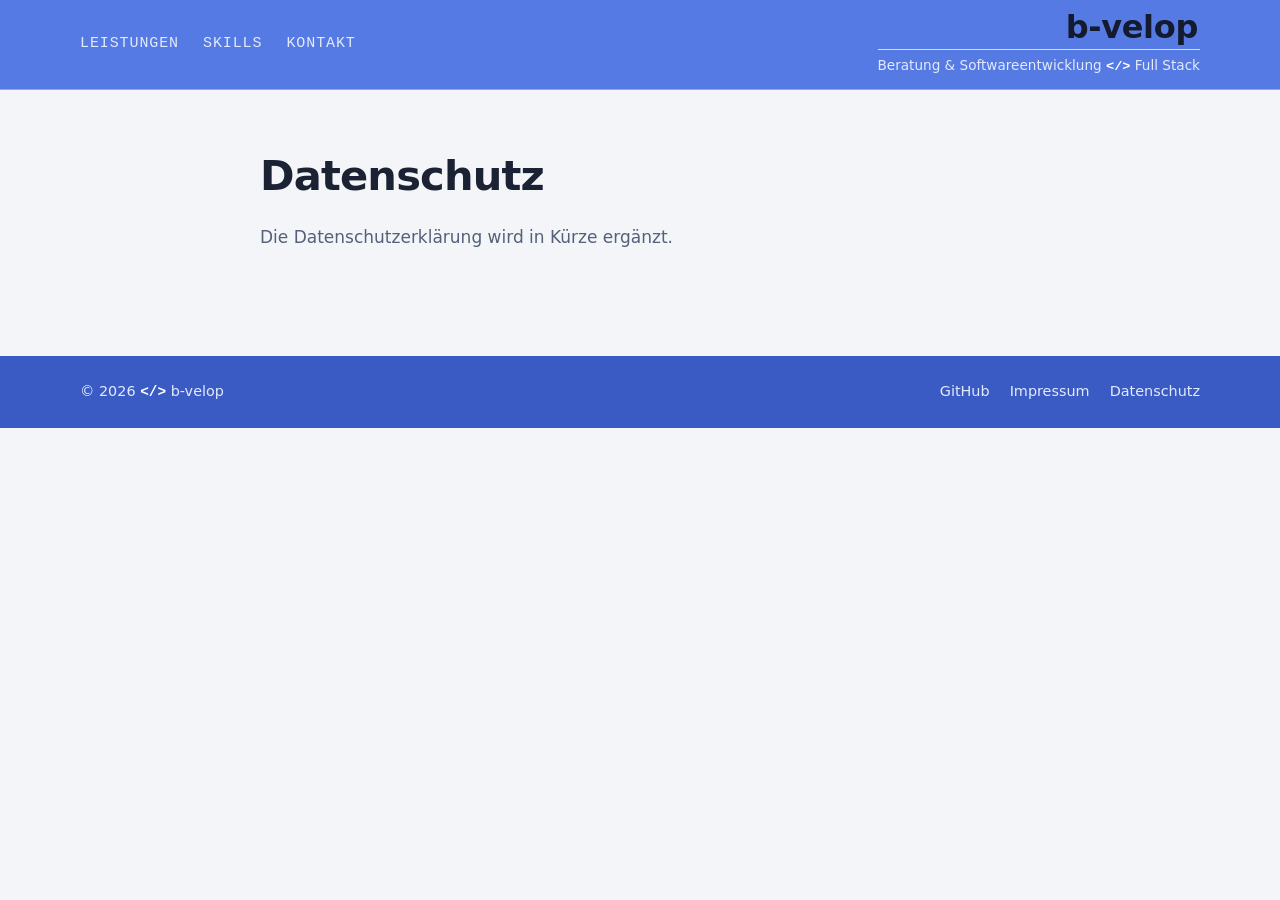
==== datenschutz.html @ 2548abe9 "Inhalte der alten Seite übernehmen: Blau, Logo, Skills, Kontakt, Impressum Co-Authored-By: Claude Op" ====
<!doctype html>
<html lang="de">
<head>
  <meta charset="utf-8">
  <meta name="viewport" content="width=device-width, initial-scale=1">
  <title>Datenschutz · b-velop</title>
  <meta name="robots" content="noindex">
  <meta name="description" content="b-velop – freiberufliche Softwareentwicklung von Marcel Benders. Individuelle Software, Web- und Backend-Entwicklung, Beratung.">
  <meta name="theme-color" content="#557AE3">
  <link rel="icon" href="assets/favicon.svg" type="image/svg+xml">
  <link rel="stylesheet" href="styles.css">
</head>
<body>
  <header class="site-header">
    <div class="container header-inner">
      <nav class="nav" aria-label="Hauptnavigation">
        <a href="index.html#leistungen">Leistungen</a>
        <a href="index.html#skills">Skills</a>
        <a href="index.html#kontakt">Kontakt</a>
      </nav>
      <a href="index.html#top" class="brand" aria-label="b-velop Startseite">
        <span class="brand-name">b-velop</span>
        <span class="brand-sub">Beratung &amp; Softwareentwicklung <b>&lt;/&gt;</b> Full Stack</span>
      </a>
    </div>
  </header>

  <main class="legal">
    <div class="container">
      <h1>Datenschutz</h1>
      <!-- TODO: Datenschutzerklärung ergänzt Marcel -->
      <p>Die Datenschutzerklärung wird in Kürze ergänzt.</p>
    </div>
  </main>

  <footer class="site-footer">
    <div class="container footer-inner">
      <p>© <span id="year">2026</span> <b>&lt;/&gt;</b> b-velop</p>
      <nav aria-label="Rechtliches">
        <a href="https://github.com/Marcel-B" rel="noopener" target="_blank">GitHub</a>
        <a href="impressum.html">Impressum</a>
        <a href="datenschutz.html">Datenschutz</a>
      </nav>
    </div>
  </footer>

  <script>document.getElementById('year').textContent = new Date().getFullYear();</script>
</body>
</html>
---- styles.css ----
/* b-velop – C64-Blau wie auf der bisherigen Seite */
:root {
  --c64-blue: #557AE3;        /* Hauptblau der alten Seite */
  --c64-light: #5F85FD;       /* Akzentlinien */
  --c64-pale: #E3EAFD;        /* helle Schrift auf Blau */
  --c64-deep: #3A5BC4;        /* dunkleres Blau für Footer */
  --bg: #F3F5F9;
  --bg-alt: #E6EAF1;
  --surface: #FFFFFF;
  --text: #1B2233;
  --muted: #55607A;
  --border: #D2D7DF;
  --accent: #3A5BC4;
  --on-accent: #FFFFFF;
  --mono: ui-monospace, "SF Mono", Menlo, Consolas, "Liberation Mono", monospace;
  --sans: system-ui, -apple-system, "Segoe UI", Roboto, "Helvetica Neue", Arial, sans-serif;
  --radius: 14px;
}

@media (prefers-color-scheme: dark) {
  :root {
    --bg: #11162A;
    --bg-alt: #161D36;
    --surface: #1C2442;
    --text: #E8ECF7;
    --muted: #A3ADC8;
    --border: #2C3760;
    --accent: var(--c64-light);
    --on-accent: #FFFFFF;
  }
}

* { box-sizing: border-box; }
html { scroll-behavior: smooth; scroll-padding-top: 96px; }
body {
  margin: 0;
  background: var(--bg);
  color: var(--text);
  font-family: var(--sans);
  font-size: 17px;
  line-height: 1.65;
  -webkit-font-smoothing: antialiased;
}
img { max-width: 100%; display: block; }
a { color: inherit; }

.container { width: min(1120px, 100% - 32px); margin-inline: auto; }

/* Header */
.site-header {
  position: sticky; top: 0; z-index: 10;
  background: var(--c64-blue);
  color: var(--c64-pale);
  border-bottom: 1px solid rgba(255,255,255,.35);
}
.header-inner {
  display: flex; align-items: center; justify-content: space-between;
  min-height: 80px; gap: 16px;
}
.nav { display: flex; gap: 24px; flex-wrap: wrap; font-family: var(--mono); font-size: 15px; }
.nav a { text-decoration: none; color: var(--c64-pale); text-transform: uppercase; letter-spacing: .06em; }
.nav a:hover, .nav a:focus-visible { color: #fff; }
.brand { display: flex; flex-direction: column; align-items: flex-end; text-decoration: none; flex-shrink: 0; padding: 10px 0; }
.brand-name {
  font-size: 2rem; font-weight: 700; line-height: 1.1; letter-spacing: -.01em;
  color: #141B2E; padding: 0 2px 4px; border-bottom: 1px solid rgba(255,255,255,.75); align-self: stretch; text-align: right;
}
.brand-sub { font-size: .85rem; color: var(--c64-pale); margin-top: 4px; white-space: nowrap; }
.brand-sub b, .site-footer b { font-family: var(--mono); color: #fff; font-weight: 700; }

/* Hero */
.hero {
  background: var(--c64-blue);
  color: #fff;
  padding: 96px 0 112px;
  position: relative;
  overflow: hidden;
}
.hero::after {
  content: "";
  position: absolute; inset: 0;
  background: repeating-linear-gradient(0deg, rgba(255,255,255,.035) 0 2px, transparent 2px 4px);
  pointer-events: none;
}
.hero-inner { position: relative; z-index: 1; max-width: 820px; margin-left: max(16px, (100% - 1120px) / 2); }
.prompt { font-family: var(--mono); color: var(--c64-pale); margin: 0 0 12px; font-size: 18px; }
.caret::after {
  content: ""; display: inline-block; width: .6em; height: 1.05em;
  background: var(--c64-pale); vertical-align: -.15em; margin-left: .35em;
  animation: blink 1.1s steps(1) infinite;
}
@keyframes blink { 50% { opacity: 0; } }
@media (prefers-reduced-motion: reduce) { .caret::after { animation: none; } }

h1 {
  font-size: clamp(2.2rem, 5.5vw, 4rem);
  line-height: 1.08; letter-spacing: -.02em;
  margin: 0 0 24px;
}
.lead { font-size: clamp(1.05rem, 2vw, 1.25rem); color: inherit; opacity: .9; max-width: 680px; }
.hero-actions { display: flex; gap: 12px; flex-wrap: wrap; margin-top: 32px; }

.btn {
  display: inline-block; padding: 13px 22px; border-radius: 10px;
  font-weight: 600; text-decoration: none; border: 2px solid transparent;
  transition: transform .15s ease, background .15s ease;
}
.btn:hover { transform: translateY(-2px); }
.btn-primary { background: #fff; color: #2D4AA8; }
.btn-primary:hover { background: var(--c64-pale); }
.btn-ghost { border-color: rgba(255,255,255,.7); color: #fff; }
.btn-ghost:hover { background: rgba(255,255,255,.12); }

/* Sections */
.section { padding: 88px 0; }
.section-alt { background: var(--bg-alt); }
.section-title {
  font-family: var(--mono);
  font-size: clamp(1.5rem, 3vw, 2rem);
  margin: 0 0 40px; letter-spacing: -.01em;
}
.section-title span { color: var(--accent); }
.split { display: grid; grid-template-columns: 1fr 2fr; gap: 48px; }
.prose p { margin: 0 0 1em; color: var(--muted); font-size: 1.1rem; }
.prose p:first-child { color: var(--text); }

/* Cards */
.cards { display: grid; grid-template-columns: repeat(auto-fit, minmax(240px, 1fr)); gap: 20px; }
.card {
  background: var(--surface); border: 1px solid var(--border);
  border-radius: var(--radius); padding: 28px;
  transition: border-color .2s ease, transform .2s ease;
}
.card:hover { border-color: var(--accent); transform: translateY(-3px); }
.card h3 { margin: 0 0 8px; font-size: 1.15rem; }
.card p { margin: 0; color: var(--muted); }
.card h3::before { content: "> "; font-family: var(--mono); color: var(--accent); }

/* Skills */
.skill-groups { display: grid; grid-template-columns: repeat(auto-fit, minmax(240px, 1fr)); gap: 32px; }
.skill-group h3 {
  font-family: var(--mono); font-size: .9rem; text-transform: uppercase;
  letter-spacing: .08em; color: var(--muted); margin: 0 0 12px;
}
.tags { list-style: none; padding: 0; margin: 0; display: flex; flex-wrap: wrap; gap: 8px; }
.tags li {
  font-family: var(--mono); font-size: .9rem;
  padding: 6px 12px; border-radius: 8px;
  background: color-mix(in srgb, var(--accent) 12%, transparent);
  color: var(--text);
  border: 1px solid color-mix(in srgb, var(--accent) 30%, transparent);
}

/* Ablauf */
.steps { list-style: none; padding: 0; margin: 0; display: grid; grid-template-columns: repeat(auto-fit, minmax(220px, 1fr)); gap: 28px; }
.steps li { display: flex; gap: 16px; }
.step-no { font-family: var(--mono); font-weight: 700; color: var(--accent); font-size: 1.1rem; padding-top: 2px; }
.steps h3 { margin: 0 0 4px; font-size: 1.1rem; }
.steps p { margin: 0; color: var(--muted); }

/* Kontakt */
.contact { background: var(--c64-blue); color: #fff; }
.contact .section-title span { color: var(--c64-pale); }
.contact-inner { text-align: center; }
.contact-inner .lead { margin-inline: auto; }
.contact-card { font-style: normal; margin: 28px auto 0; line-height: 1.7; }
.contact-card a { color: #fff; }

/* Rechtliche Seiten */
.legal { padding: 64px 0 88px; }
.legal .container { max-width: 760px; }
.legal h1 { font-size: clamp(1.8rem, 4vw, 2.6rem); }
.legal h2 { font-size: 1.2rem; margin: 2em 0 .4em; }
.legal p, .legal address { font-style: normal; color: var(--muted); margin: 0 0 1em; }
.legal a { color: var(--accent); }
.contact .hero-actions { justify-content: center; }

/* Footer */
.site-footer { background: var(--c64-deep); color: var(--c64-pale); font-size: .9rem;  }
.footer-inner { display: flex; justify-content: space-between; align-items: center; flex-wrap: wrap; gap: 12px; padding: 24px 0; }
.footer-inner p { margin: 0; }
.footer-inner nav { display: flex; gap: 20px; }
.footer-inner a { color: var(--c64-pale); text-decoration: none; }
.footer-inner a:hover { color: #fff; }

@media (max-width: 720px) {
  .header-inner { min-height: 72px; }
  .nav { gap: 14px; font-size: 13px; }
  .header-inner { flex-direction: column-reverse; align-items: stretch; gap: 4px; padding-bottom: 10px; }
  .brand-name { font-size: 1.6rem; }
  .brand-sub { font-size: .75rem; }
  .nav { justify-content: flex-start; }
  .split { grid-template-columns: 1fr; gap: 0; }
  .hero { padding: 64px 0 80px; }
  .section { padding: 64px 0; }
}
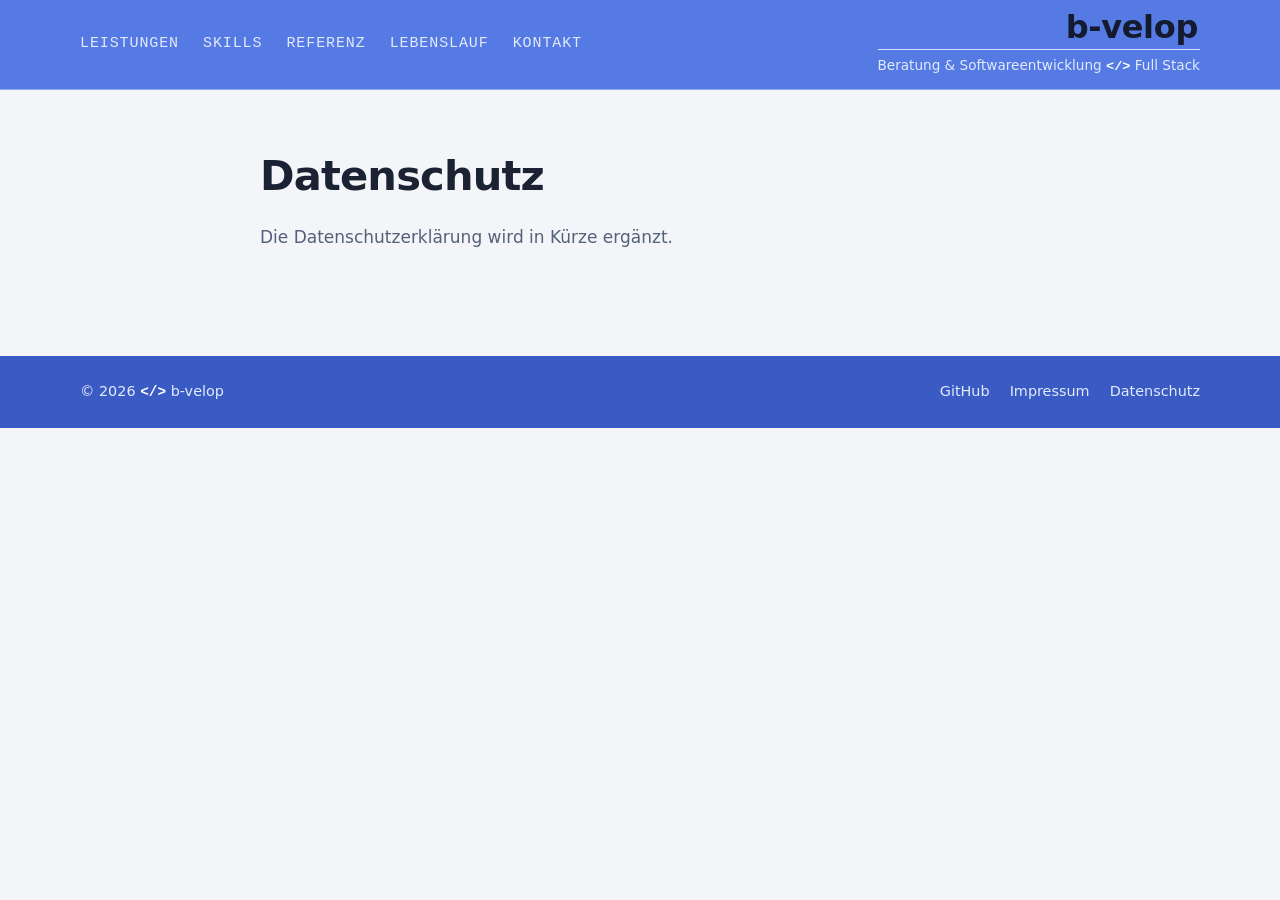
==== commit 63f0e29d: "Anonyme CRM-Referenz und Lebenslauf-Seite ergänzen Co-Authored-By: Claude Opus 5.5 (1M context) <nor" ====
--- a/datenschutz.html
+++ b/datenschutz.html
@@ -16,6 +16,8 @@
       <nav class="nav" aria-label="Hauptnavigation">
         <a href="index.html#leistungen">Leistungen</a>
         <a href="index.html#skills">Skills</a>
+        <a href="index.html#referenz">Referenz</a>
+        <a href="lebenslauf.html">Lebenslauf</a>
         <a href="index.html#kontakt">Kontakt</a>
       </nav>
       <a href="index.html#top" class="brand" aria-label="b-velop Startseite">
--- a/styles.css
+++ b/styles.css
@@ -183,9 +183,58 @@
 .footer-inner a { color: var(--c64-pale); text-decoration: none; }
 .footer-inner a:hover { color: #fff; }
 
+/* Referenz */
+.ref-card {
+  background: var(--surface); border: 1px solid var(--border); border-radius: var(--radius);
+  padding: 36px; display: grid; gap: 28px;
+}
+.ref-meta { font-family: var(--mono); font-size: .8rem; text-transform: uppercase; letter-spacing: .06em; color: var(--accent); margin: 0 0 8px; }
+.ref-head h3 { margin: 0 0 12px; font-size: 1.35rem; line-height: 1.3; }
+.ref-head p:last-child { margin: 0; color: var(--muted); max-width: 760px; }
+.ref-phases { list-style: none; padding: 0; margin: 0; display: grid; grid-template-columns: repeat(auto-fit, minmax(200px, 1fr)); gap: 20px; }
+.ref-phases li { display: flex; gap: 12px; padding-top: 16px; border-top: 2px solid var(--c64-light); }
+.ref-phases h4 { margin: 0 0 2px; font-size: 1rem; }
+.ref-phases p { margin: 0; color: var(--muted); font-size: .95rem; }
+
+/* Lebenslauf */
+.cv { padding: 64px 0 88px; }
+.cv .container { max-width: 860px; }
+.cv-head { display: flex; justify-content: space-between; align-items: flex-end; gap: 24px; flex-wrap: wrap; margin-bottom: 8px; }
+.cv-head h1 { margin: 0; font-size: clamp(2rem, 4.5vw, 2.8rem); }
+.cv-role { margin: 4px 0 0; color: var(--accent); font-family: var(--mono); }
+.cv-contact { font-style: normal; color: var(--muted); font-size: .95rem; line-height: 1.6; }
+.cv-contact a { color: var(--accent); }
+.btn-print { background: var(--accent); color: #fff; border: 0; cursor: pointer; font: inherit; font-weight: 600; }
+.cv h2 {
+  font-family: var(--mono); font-size: 1.1rem; margin: 48px 0 16px;
+  padding-bottom: 8px; border-bottom: 2px solid var(--c64-light);
+}
+.cv h2 span { color: var(--accent); }
+.cv-entry { display: grid; grid-template-columns: 170px 1fr; gap: 20px; margin-bottom: 24px; }
+.cv-when { font-family: var(--mono); font-size: .9rem; color: var(--muted); padding-top: 2px; }
+.cv-entry h3 { margin: 0 0 4px; font-size: 1.05rem; }
+.cv-entry p, .cv-entry li { color: var(--muted); }
+.cv-entry p { margin: 0 0 8px; }
+.cv-entry ul { margin: 0 0 8px; padding-left: 1.1em; }
+.cv-entry .tags { margin-top: 8px; padding-left: 0; }
+.cv-entry > .tags { margin-top: 0; }
+.todo { background: color-mix(in srgb, #F5B400 25%, transparent); border-radius: 4px; padding: 0 4px; }
+
+@media print {
+  .site-header, .site-footer, .no-print { display: none !important; }
+  body { background: #fff; color: #000; font-size: 11pt; }
+  .cv { padding: 0; }
+  .cv h2 { margin-top: 20pt; break-after: avoid; }
+  .cv-entry { break-inside: avoid; }
+  .tags li { background: none; border-color: #999; }
+  a { color: inherit; text-decoration: none; }
+}
+
 @media (max-width: 720px) {
+  .cv-entry { grid-template-columns: 1fr; gap: 4px; }
+  .ref-card { padding: 24px; }
   .header-inner { min-height: 72px; }
-  .nav { gap: 14px; font-size: 13px; }
+  .nav { gap: 6px 12px; font-size: 12px; letter-spacing: .02em; }
   .header-inner { flex-direction: column-reverse; align-items: stretch; gap: 4px; padding-bottom: 10px; }
   .brand-name { font-size: 1.6rem; }
   .brand-sub { font-size: .75rem; }
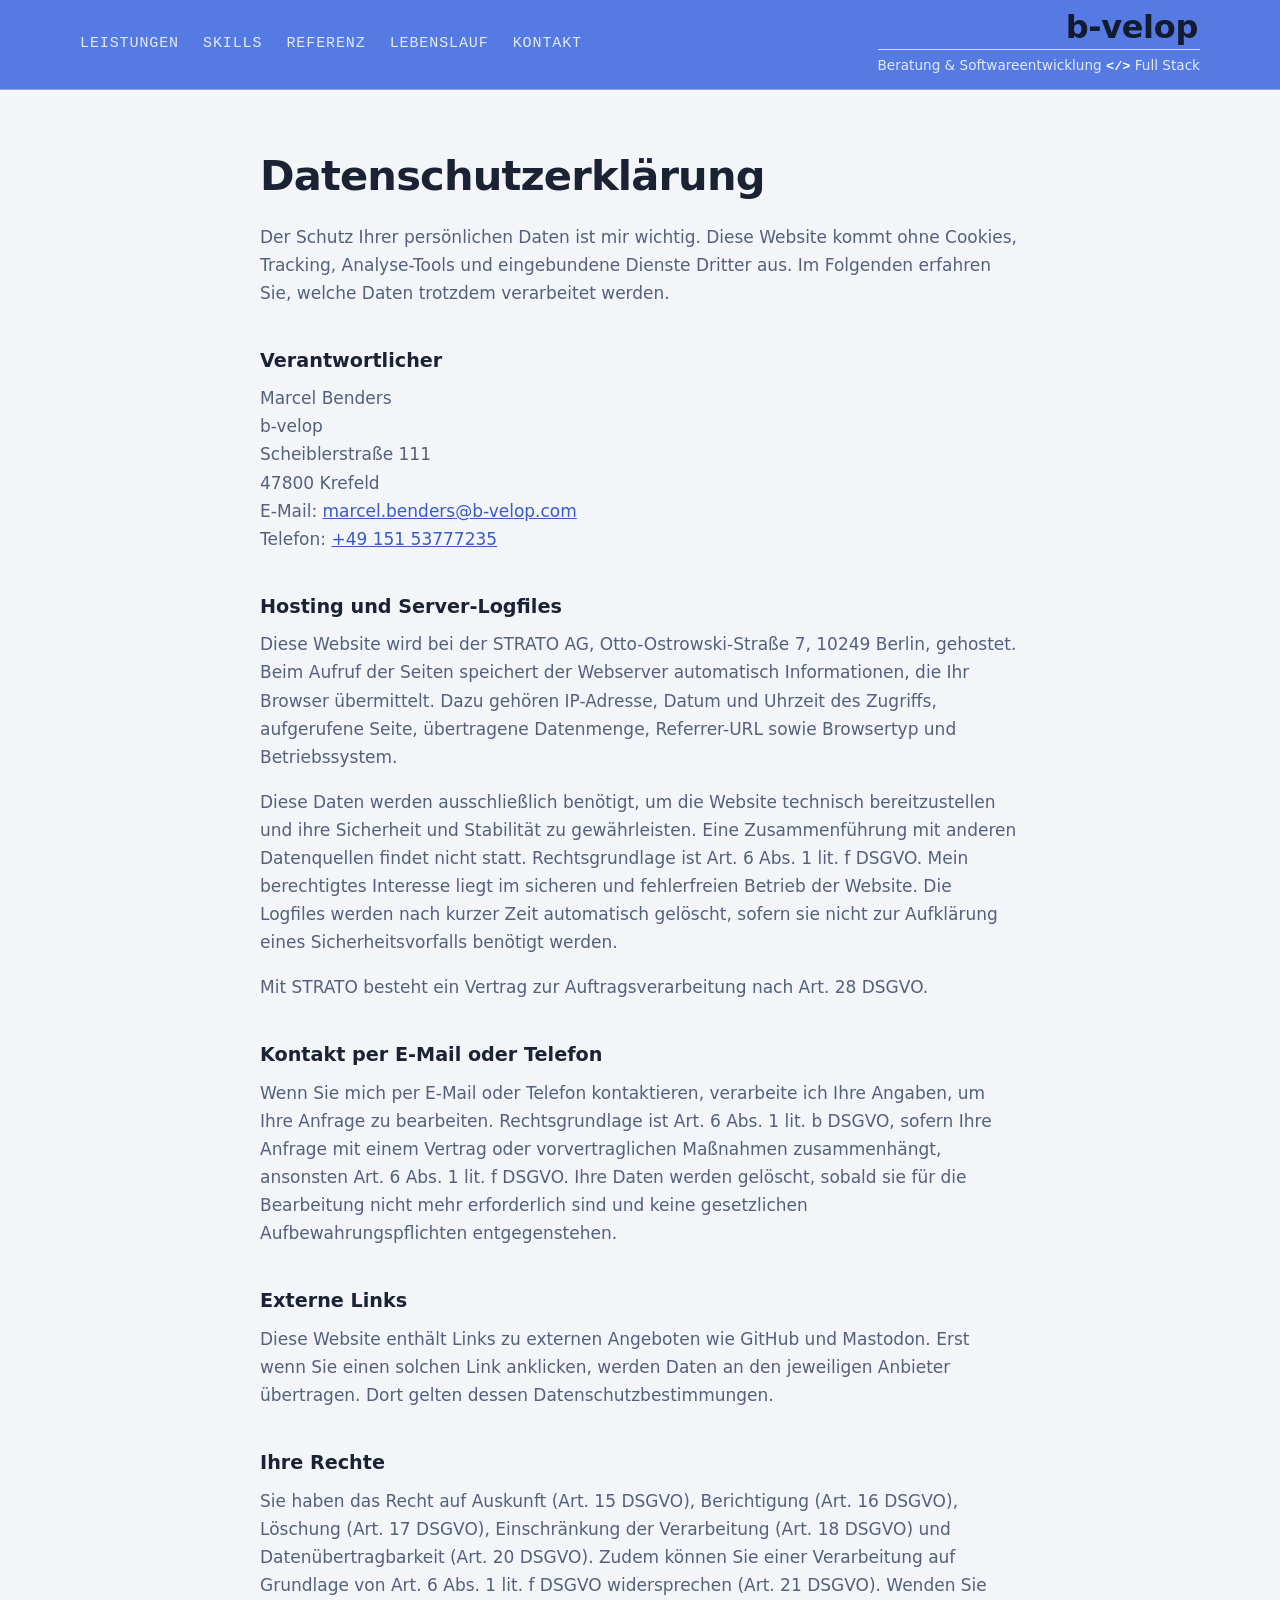
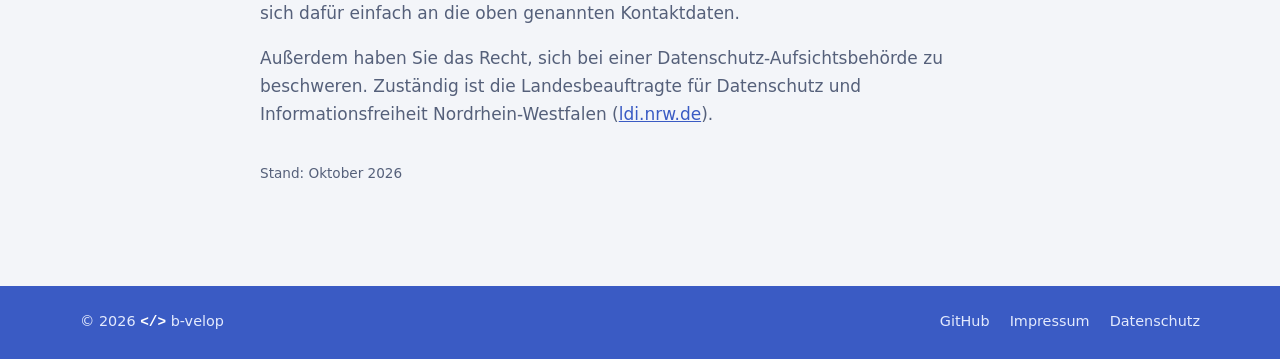
==== commit 790cd6c9: "Datenschutzerklärung für statische Seite bei Strato Co-Authored-By: Claude Opus 5.5 (1M context) <no" ====
--- a/datenschutz.html
+++ b/datenschutz.html
@@ -3,7 +3,7 @@
 <head>
   <meta charset="utf-8">
   <meta name="viewport" content="width=device-width, initial-scale=1">
-  <title>Datenschutz · b-velop</title>
+  <title>Datenschutzerklärung · b-velop</title>
   <meta name="robots" content="noindex">
   <meta name="description" content="b-velop – freiberufliche Softwareentwicklung von Marcel Benders. Individuelle Software, Web- und Backend-Entwicklung, Beratung.">
   <meta name="theme-color" content="#557AE3">
@@ -29,9 +29,35 @@
 
   <main class="legal">
     <div class="container">
-      <h1>Datenschutz</h1>
-      <!-- TODO: Datenschutzerklärung ergänzt Marcel -->
-      <p>Die Datenschutzerklärung wird in Kürze ergänzt.</p>
+      <h1>Datenschutzerklärung</h1>
+      <p>Der Schutz Ihrer persönlichen Daten ist mir wichtig. Diese Website kommt ohne Cookies, Tracking, Analyse-Tools und eingebundene Dienste Dritter aus. Im Folgenden erfahren Sie, welche Daten trotzdem verarbeitet werden.</p>
+
+      <h2>Verantwortlicher</h2>
+      <address>
+        Marcel Benders<br>
+        b-velop<br>
+        Scheiblerstraße 111<br>
+        47800 Krefeld<br>
+        E-Mail: <a href="mailto:marcel.benders@b-velop.com">marcel.benders@b-velop.com</a><br>
+        Telefon: <a href="tel:+4915153777235">+49 151 53777235</a>
+      </address>
+
+      <h2>Hosting und Server-Logfiles</h2>
+      <p>Diese Website wird bei der STRATO AG, Otto-Ostrowski-Straße 7, 10249 Berlin, gehostet. Beim Aufruf der Seiten speichert der Webserver automatisch Informationen, die Ihr Browser übermittelt. Dazu gehören IP-Adresse, Datum und Uhrzeit des Zugriffs, aufgerufene Seite, übertragene Datenmenge, Referrer-URL sowie Browsertyp und Betriebssystem.</p>
+      <p>Diese Daten werden ausschließlich benötigt, um die Website technisch bereitzustellen und ihre Sicherheit und Stabilität zu gewährleisten. Eine Zusammenführung mit anderen Datenquellen findet nicht statt. Rechtsgrundlage ist Art. 6 Abs. 1 lit. f DSGVO. Mein berechtigtes Interesse liegt im sicheren und fehlerfreien Betrieb der Website. Die Logfiles werden nach kurzer Zeit automatisch gelöscht, sofern sie nicht zur Aufklärung eines Sicherheitsvorfalls benötigt werden.</p>
+      <p>Mit STRATO besteht ein Vertrag zur Auftragsverarbeitung nach Art. 28 DSGVO.</p>
+
+      <h2>Kontakt per E-Mail oder Telefon</h2>
+      <p>Wenn Sie mich per E-Mail oder Telefon kontaktieren, verarbeite ich Ihre Angaben, um Ihre Anfrage zu bearbeiten. Rechtsgrundlage ist Art. 6 Abs. 1 lit. b DSGVO, sofern Ihre Anfrage mit einem Vertrag oder vorvertraglichen Maßnahmen zusammenhängt, ansonsten Art. 6 Abs. 1 lit. f DSGVO. Ihre Daten werden gelöscht, sobald sie für die Bearbeitung nicht mehr erforderlich sind und keine gesetzlichen Aufbewahrungspflichten entgegenstehen.</p>
+
+      <h2>Externe Links</h2>
+      <p>Diese Website enthält Links zu externen Angeboten wie GitHub und Mastodon. Erst wenn Sie einen solchen Link anklicken, werden Daten an den jeweiligen Anbieter übertragen. Dort gelten dessen Datenschutzbestimmungen.</p>
+
+      <h2>Ihre Rechte</h2>
+      <p>Sie haben das Recht auf Auskunft (Art. 15 DSGVO), Berichtigung (Art. 16 DSGVO), Löschung (Art. 17 DSGVO), Einschränkung der Verarbeitung (Art. 18 DSGVO) und Datenübertragbarkeit (Art. 20 DSGVO). Zudem können Sie einer Verarbeitung auf Grundlage von Art. 6 Abs. 1 lit. f DSGVO widersprechen (Art. 21 DSGVO). Wenden Sie sich dafür einfach an die oben genannten Kontaktdaten.</p>
+      <p>Außerdem haben Sie das Recht, sich bei einer Datenschutz-Aufsichtsbehörde zu beschweren. Zuständig ist die Landesbeauftragte für Datenschutz und Informationsfreiheit Nordrhein-Westfalen (<a href="https://www.ldi.nrw.de" rel="noopener" target="_blank">ldi.nrw.de</a>).</p>
+
+      <p class="legal-credit">Stand: Oktober 2026</p>
     </div>
   </main>
 
--- a/styles.css
+++ b/styles.css
@@ -171,6 +171,9 @@
 .legal .container { max-width: 760px; }
 .legal h1 { font-size: clamp(1.8rem, 4vw, 2.6rem); }
 .legal h2 { font-size: 1.2rem; margin: 2em 0 .4em; }
+.legal h2.legal-section { font-size: 1.6rem; margin-top: 2.5em; padding-top: 1.2em; border-top: 1px solid var(--border); }
+.legal h3 { font-size: 1.05rem; margin: 1.6em 0 .4em; }
+.legal-credit { font-size: .85rem; margin-top: 2.5em !important; }
 .legal p, .legal address { font-style: normal; color: var(--muted); margin: 0 0 1em; }
 .legal a { color: var(--accent); }
 .contact .hero-actions { justify-content: center; }
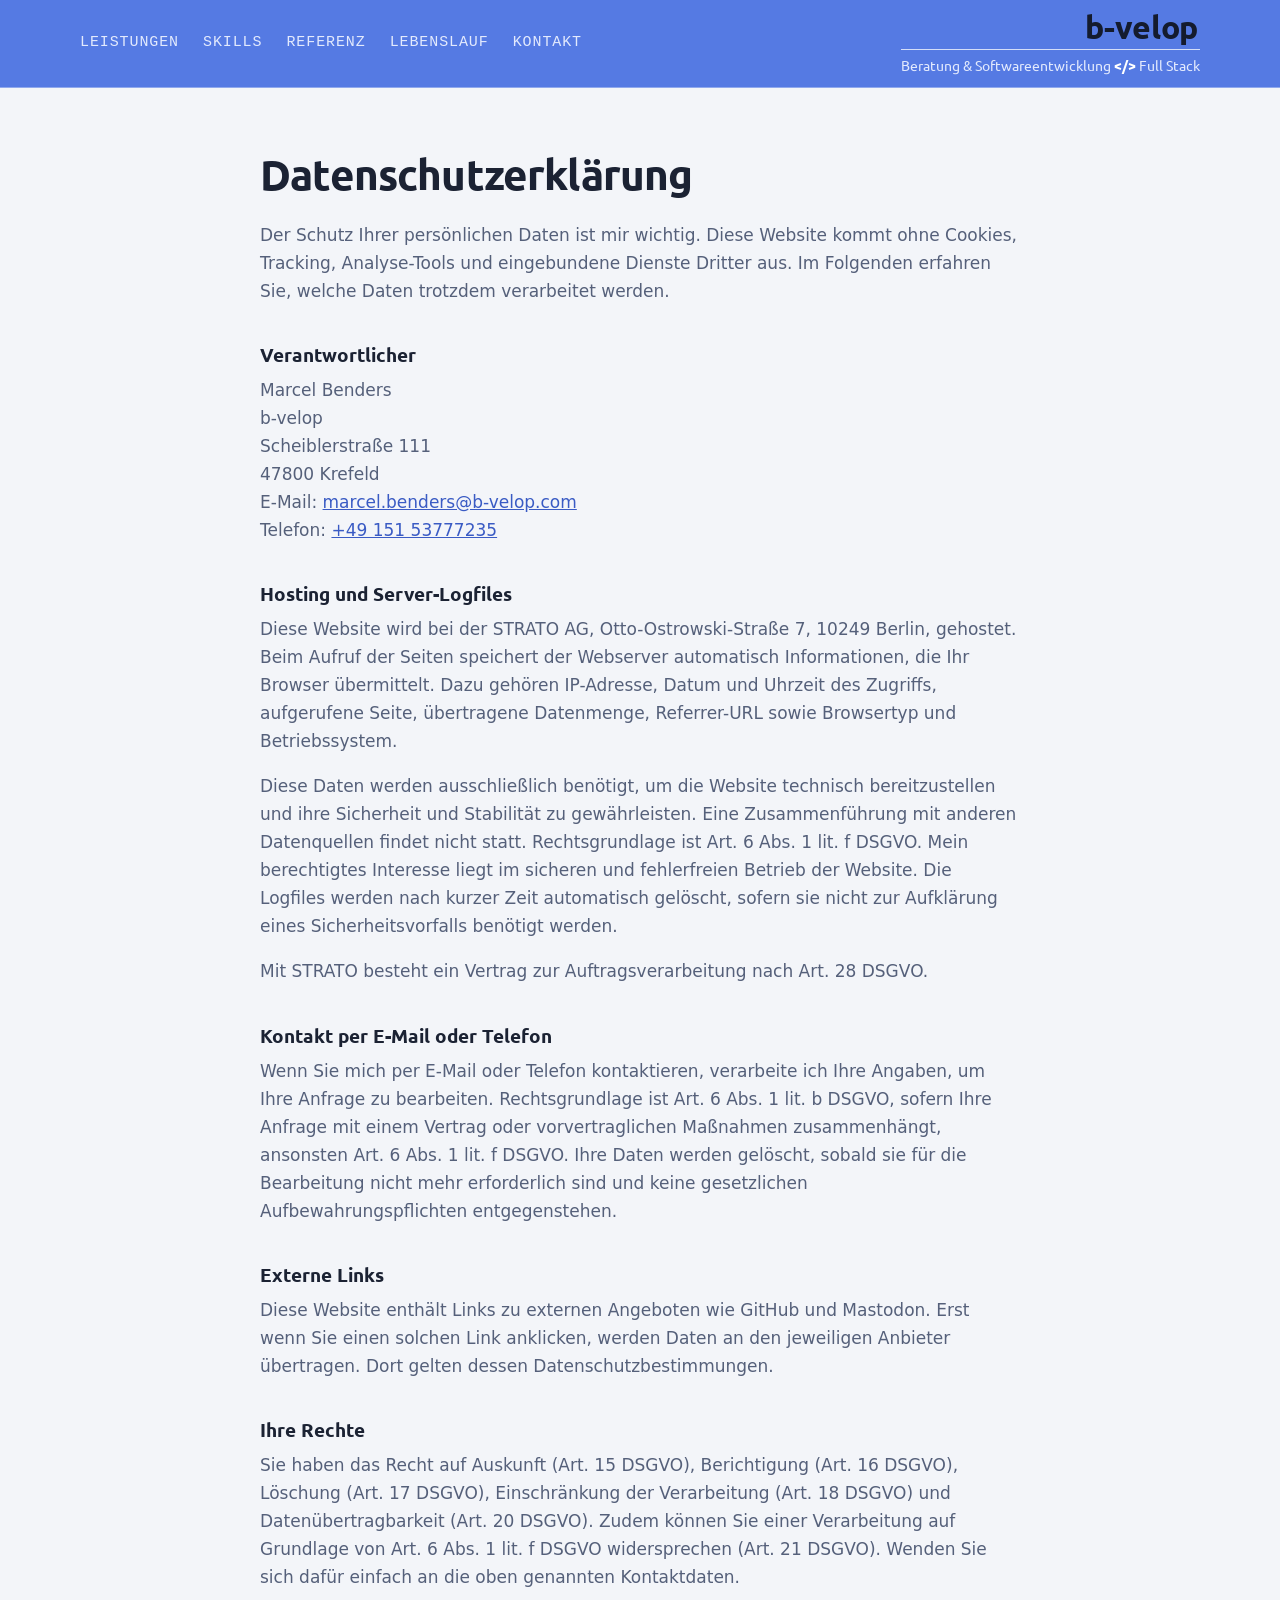
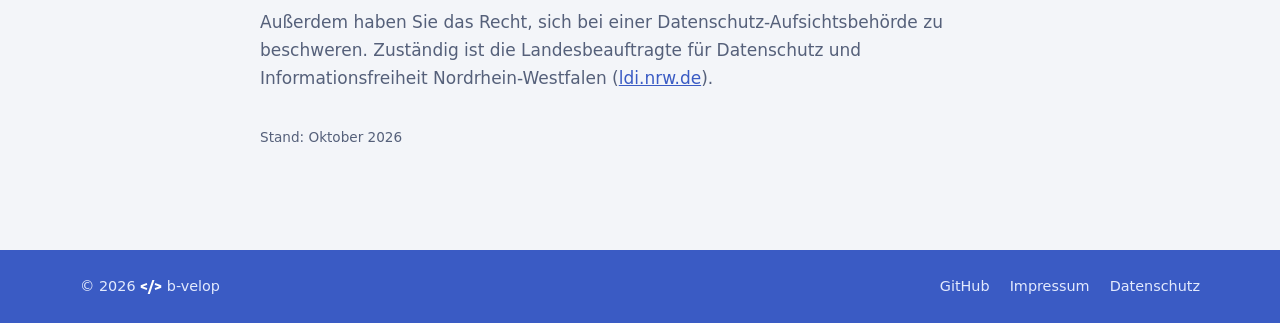
==== commit 3a500992: "Logo und Überschriften in Ubuntu setzen Die Ubuntu-Schrift (Ubuntu Font Licence 1.0) wird lokal aus " ====
--- a/datenschutz.html
+++ b/datenschutz.html
@@ -5,9 +5,11 @@
   <meta name="viewport" content="width=device-width, initial-scale=1">
   <title>Datenschutzerklärung · b-velop</title>
   <meta name="robots" content="noindex">
-  <meta name="description" content="b-velop – freiberufliche Softwareentwicklung von Marcel Benders. Individuelle Software, Web- und Backend-Entwicklung, Beratung.">
+  <meta name="description" content="Datenschutzerklärung von b-velop, Marcel Benders, Krefeld.">
+  <link rel="canonical" href="https://b-velop.com/datenschutz.html">
   <meta name="theme-color" content="#557AE3">
   <link rel="icon" href="assets/favicon.svg" type="image/svg+xml">
+  <link rel="preload" href="assets/fonts/ubuntu-700.woff2" as="font" type="font/woff2" crossorigin>
   <link rel="stylesheet" href="styles.css">
 </head>
 <body>
--- a/styles.css
+++ b/styles.css
@@ -1,4 +1,9 @@
 /* b-velop – C64-Blau wie auf der bisherigen Seite */
+/* Ubuntu (Ubuntu Font Licence 1.0, siehe assets/fonts/UFL-1.0.txt), lokal eingebunden */
+@font-face { font-family: "Ubuntu"; src: url("assets/fonts/ubuntu-400.woff2") format("woff2"); font-weight: 400; font-style: normal; font-display: swap; }
+@font-face { font-family: "Ubuntu"; src: url("assets/fonts/ubuntu-500.woff2") format("woff2"); font-weight: 500; font-style: normal; font-display: swap; }
+@font-face { font-family: "Ubuntu"; src: url("assets/fonts/ubuntu-700.woff2") format("woff2"); font-weight: 700; font-style: normal; font-display: swap; }
+
 :root {
   --c64-blue: #557AE3;        /* Hauptblau der alten Seite */
   --c64-light: #5F85FD;       /* Akzentlinien */
@@ -13,6 +18,7 @@
   --accent: #3A5BC4;
   --on-accent: #FFFFFF;
   --mono: ui-monospace, "SF Mono", Menlo, Consolas, "Liberation Mono", monospace;
+  --display: "Ubuntu", system-ui, "Segoe UI", Roboto, sans-serif;
   --sans: system-ui, -apple-system, "Segoe UI", Roboto, "Helvetica Neue", Arial, sans-serif;
   --radius: 14px;
 }
@@ -62,11 +68,12 @@
 .nav a:hover, .nav a:focus-visible { color: #fff; }
 .brand { display: flex; flex-direction: column; align-items: flex-end; text-decoration: none; flex-shrink: 0; padding: 10px 0; }
 .brand-name {
+  font-family: var(--display);
   font-size: 2rem; font-weight: 700; line-height: 1.1; letter-spacing: -.01em;
   color: #141B2E; padding: 0 2px 4px; border-bottom: 1px solid rgba(255,255,255,.75); align-self: stretch; text-align: right;
 }
-.brand-sub { font-size: .85rem; color: var(--c64-pale); margin-top: 4px; white-space: nowrap; }
-.brand-sub b, .site-footer b { font-family: var(--mono); color: #fff; font-weight: 700; }
+.brand-sub { font-family: var(--display); font-size: .85rem; color: var(--c64-pale); margin-top: 4px; white-space: nowrap; }
+.brand-sub b, .site-footer b { font-family: var(--display); color: #fff; font-weight: 700; }
 
 /* Hero */
 .hero {
@@ -92,6 +99,7 @@
 @keyframes blink { 50% { opacity: 0; } }
 @media (prefers-reduced-motion: reduce) { .caret::after { animation: none; } }
 
+h1, h2, h3, h4 { font-family: var(--display); font-weight: 700; line-height: 1.3; }
 h1 {
   font-size: clamp(2.2rem, 5.5vw, 4rem);
   line-height: 1.08; letter-spacing: -.02em;
@@ -115,7 +123,7 @@
 .section { padding: 88px 0; }
 .section-alt { background: var(--bg-alt); }
 .section-title {
-  font-family: var(--mono);
+  font-family: var(--display);
   font-size: clamp(1.5rem, 3vw, 2rem);
   margin: 0 0 40px; letter-spacing: -.01em;
 }
@@ -139,7 +147,7 @@
 /* Skills */
 .skill-groups { display: grid; grid-template-columns: repeat(auto-fit, minmax(240px, 1fr)); gap: 32px; }
 .skill-group h3 {
-  font-family: var(--mono); font-size: .9rem; text-transform: uppercase;
+  font-family: var(--display); font-weight: 500; font-size: .9rem; text-transform: uppercase;
   letter-spacing: .08em; color: var(--muted); margin: 0 0 12px;
 }
 .tags { list-style: none; padding: 0; margin: 0; display: flex; flex-wrap: wrap; gap: 8px; }
@@ -209,7 +217,7 @@
 .cv-contact a { color: var(--accent); }
 .btn-print { background: var(--accent); color: #fff; border: 0; cursor: pointer; font: inherit; font-weight: 600; }
 .cv h2 {
-  font-family: var(--mono); font-size: 1.1rem; margin: 48px 0 16px;
+  font-family: var(--display); font-size: 1.1rem; margin: 48px 0 16px;
   padding-bottom: 8px; border-bottom: 2px solid var(--c64-light);
 }
 .cv h2 span { color: var(--accent); }
